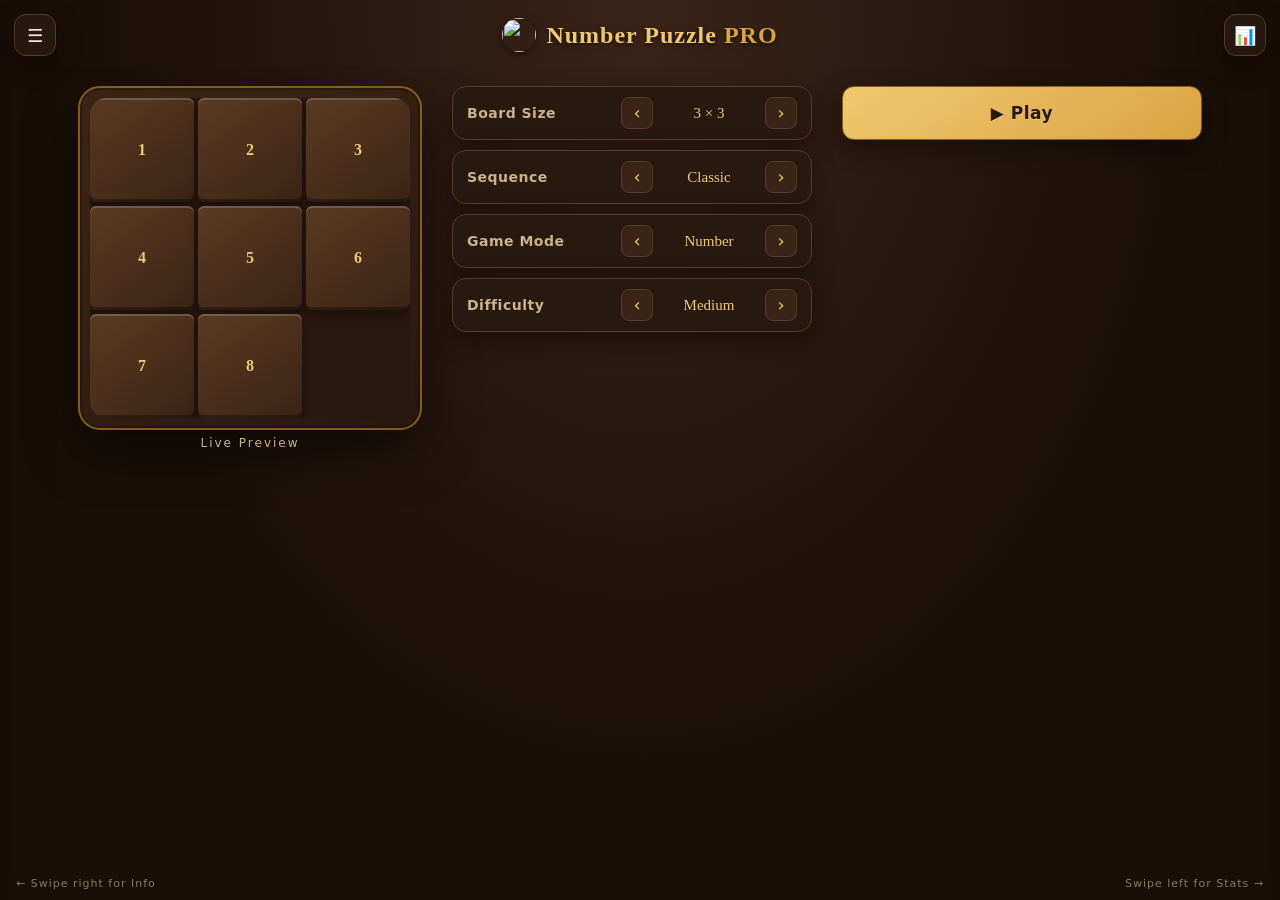
==== index.html @ 62fa9a4b "Add files via upload" ====
<!DOCTYPE html>
<html lang="en">
<head>
  <meta charset="UTF-8" />
  <meta name="viewport" content="width=device-width, initial-scale=1, viewport-fit=cover, user-scalable=no" />
  <meta name="theme-color" content="#1a0f08" />
  <meta name="description" content="Number Puzzle Pro — a premium sliding puzzle game with number and photo modes, multiple board sizes and sequences." />
  <title>Number Puzzle Pro</title>
  <link rel="manifest" href="manifest.json" />
  <link rel="icon" type="image/png" href="assets/icons/logo.png" />
  <link rel="apple-touch-icon" href="assets/icons/logo.png" />
  <link rel="stylesheet" href="style.css" />
</head>
<body class="theme-dark">

<!-- ============ LOADING SCREEN ============ -->
<div id="loading-screen" class="loader">
  <div class="loader-ring"></div>
  <img src="assets/icons/logo.png" alt="Number Puzzle Pro" class="loader-logo" />
  <p>Loading Number Puzzle Pro…</p>
</div>

<!-- ============ APP SHELL ============ -->
<div id="app" class="app hidden">

  <!-- LEFT INFO PANEL -->
  <aside id="info-panel" class="side-panel side-panel-left" aria-label="Information">
    <header class="panel-header">
      <h2>Information</h2>
      <button class="icon-btn" data-close-panel="info-panel" aria-label="Close">✕</button>
    </header>
    <nav class="panel-list">
      <a href="pages/about.html" target="_blank" rel="noopener">📖 About The App</a>
      <a href="pages/guide.html" target="_blank" rel="noopener">🎯 How To Play</a>
      <a href="pages/privacy.html" target="_blank" rel="noopener">🔒 Privacy Policy</a>
      <a href="pages/privacy.html#terms" target="_blank" rel="noopener">📜 Terms &amp; Conditions</a>
      <a href="#" id="install-app-link">⬇️ Install App</a>
      <a href="https://play.google.com" target="_blank" rel="noopener">▶️ Play Store</a>
      <a href="mailto:dev@numberpuzzlepro.app">✉️ Contact Developer</a>
      <div class="panel-meta">
        <p><strong>Version</strong> <span id="app-version">1.0.0</span></p>
        <p><strong>Changelog</strong> — Initial release</p>
      </div>
      <div class="panel-actions">
        <button class="btn btn-ghost" id="btn-export-data">Export Data</button>
        <button class="btn btn-ghost" id="btn-import-data">Import Backup</button>
        <input type="file" id="import-file" accept="application/json" hidden />
        <button class="btn btn-danger" id="btn-reset-data">Reset All Data</button>
      </div>
    </nav>
  </aside>

  <!-- RIGHT DASHBOARD PANEL -->
  <aside id="dashboard-panel" class="side-panel side-panel-right" aria-label="Dashboard">
    <header class="panel-header">
      <h2>Dashboard</h2>
      <button class="icon-btn" data-close-panel="dashboard-panel" aria-label="Close">✕</button>
    </header>
    <div class="panel-body" id="dashboard-body">
      <!-- filled by JS -->
    </div>
  </aside>

  <!-- BACKDROP -->
  <div id="panel-backdrop" class="panel-backdrop"></div>

  <!-- ============ HOME SCREEN ============ -->
  <section id="screen-home" class="screen screen-home active">
    <header class="topbar">
      <button class="icon-btn" id="open-info" aria-label="Open info">☰</button>
      <div class="brand">
        <img src="assets/icons/logo.png" alt="" />
        <h1>Number Puzzle <span>PRO</span></h1>
      </div>
      <button class="icon-btn" id="open-dashboard" aria-label="Open dashboard">📊</button>
    </header>

    <main class="home-main">
      <!-- LIVE PREVIEW BOARD -->
      <div class="preview-wrap">
        <div class="preview-frame">
          <div id="preview-board" class="preview-board" aria-label="Live preview"></div>
        </div>
        <p class="preview-label">Live Preview</p>
      </div>

      <!-- SETTINGS -->
      <div class="settings">

        <!-- Board Size -->
        <div class="setting-row">
          <label>Board Size</label>
          <div class="picker">
            <button class="picker-arrow" data-picker="size" data-dir="-1" aria-label="Previous">‹</button>
            <span class="picker-value" id="picker-size">3 × 3</span>
            <button class="picker-arrow" data-picker="size" data-dir="1" aria-label="Next">›</button>
          </div>
        </div>

        <!-- Sequence -->
        <div class="setting-row">
          <label>Sequence</label>
          <div class="picker">
            <button class="picker-arrow" data-picker="sequence" data-dir="-1" aria-label="Previous">‹</button>
            <span class="picker-value" id="picker-sequence">Classic</span>
            <button class="picker-arrow" data-picker="sequence" data-dir="1" aria-label="Next">›</button>
          </div>
        </div>

        <!-- Mode -->
        <div class="setting-row">
          <label>Game Mode</label>
          <div class="picker">
            <button class="picker-arrow" data-picker="mode" data-dir="-1" aria-label="Previous">‹</button>
            <span class="picker-value" id="picker-mode">Number</span>
            <button class="picker-arrow" data-picker="mode" data-dir="1" aria-label="Next">›</button>
          </div>
        </div>

        <!-- Difficulty -->
        <div class="setting-row">
          <label>Difficulty</label>
          <div class="picker">
            <button class="picker-arrow" data-picker="difficulty" data-dir="-1" aria-label="Previous">‹</button>
            <span class="picker-value" id="picker-difficulty">Medium</span>
            <button class="picker-arrow" data-picker="difficulty" data-dir="1" aria-label="Next">›</button>
          </div>
        </div>

        <!-- Photo upload (hidden unless Photo mode) -->
        <div class="setting-row photo-row hidden" id="photo-upload-row">
          <label>Your Photo</label>
          <div class="photo-dropzone" id="photo-dropzone">
            <input type="file" id="photo-input" accept="image/png,image/jpeg,image/webp" hidden />
            <input type="file" id="photo-camera" accept="image/*" capture="environment" hidden />
            <div class="dz-content">
              <span class="dz-icon">📷</span>
              <p>Drag &amp; drop, click to upload, or use camera</p>
              <div class="dz-actions">
                <button class="btn btn-ghost" id="btn-pick-photo">Upload</button>
                <button class="btn btn-ghost" id="btn-camera-photo">Camera</button>
              </div>
            </div>
          </div>
        </div>
      </div>

      <!-- Play buttons -->
      <div class="home-cta">
        <button class="btn btn-primary btn-large" id="btn-play">▶ Play</button>
        <button class="btn btn-ghost" id="btn-continue" hidden>↺ Continue Last Game</button>
      </div>

    </main>

    <footer class="hint-row">
      <span>← Swipe right for Info</span>
      <span>Swipe left for Stats →</span>
    </footer>
  </section>

  <!-- ============ GAME SCREEN ============ -->
  <section id="screen-game" class="screen screen-game">
    <header class="topbar game-topbar">
      <button class="icon-btn" id="btn-back-home" aria-label="Back">←</button>
      <div class="hud">
        <div class="hud-cell"><span class="hud-label">Moves</span><span class="hud-value" id="hud-moves">0</span></div>
        <div class="hud-cell"><span class="hud-label">Time</span><span class="hud-value" id="hud-time">00:00</span></div>
      </div>
      <button class="icon-btn" id="btn-pause" aria-label="Pause">⏸</button>
    </header>

    <main class="game-main">
      <div id="board-stage" class="board-stage">
        <div id="board" class="board" tabindex="0" aria-label="Puzzle board"></div>
      </div>

      <div class="game-controls">
        <button class="ctrl-btn" id="btn-hint" title="Hint">💡<span>Hint</span></button>
        <button class="ctrl-btn" id="btn-undo" title="Undo">↶<span>Undo</span></button>
        <button class="ctrl-btn" id="btn-redo" title="Redo">↷<span>Redo</span></button>
        <button class="ctrl-btn" id="btn-shuffle" title="Shuffle">🔀<span>Shuffle</span></button>
        <button class="ctrl-btn" id="btn-restart" title="Restart">🔄<span>Restart</span></button>
        <button class="ctrl-btn" id="btn-fullscreen" title="Fullscreen">⛶<span>Full</span></button>
      </div>
    </main>
  </section>

  <!-- ============ PAUSE OVERLAY ============ -->
  <div id="pause-overlay" class="modal hidden">
    <div class="modal-card">
      <h2>Paused</h2>
      <p>Take a break. Your progress is safe.</p>
      <div class="modal-actions">
        <button class="btn btn-primary" id="btn-resume">Resume</button>
        <button class="btn btn-ghost" id="btn-pause-restart">Restart</button>
        <button class="btn btn-ghost" id="btn-pause-home">Main Menu</button>
      </div>
    </div>
  </div>

  <!-- ============ CONFIRM DIALOG ============ -->
  <div id="confirm-dialog" class="modal hidden">
    <div class="modal-card">
      <h3 id="confirm-title">Are you sure?</h3>
      <p id="confirm-message">This action cannot be undone.</p>
      <div class="modal-actions">
        <button class="btn btn-ghost" id="confirm-cancel">Cancel</button>
        <button class="btn btn-danger" id="confirm-ok">Confirm</button>
      </div>
    </div>
  </div>

  <!-- ============ RESULT SCREEN ============ -->
  <section id="screen-result" class="screen screen-result">
    <canvas id="fx-canvas" class="fx-canvas"></canvas>
    <div class="result-card">
      <div class="trophy-wrap">
        <div class="trophy" aria-hidden="true">🏆</div>
        <div class="trophy-glow"></div>
      </div>
      <h2 class="congrats">Congratulations!</h2>
      <p class="subtitle">You solved the puzzle.</p>
      <div class="result-grid">
        <div><span>Moves</span><strong id="res-moves">0</strong></div>
        <div><span>Time</span><strong id="res-time">00:00</strong></div>
        <div><span>Board</span><strong id="res-board">3×3</strong></div>
        <div><span>Sequence</span><strong id="res-sequence">Classic</strong></div>
        <div><span>Mode</span><strong id="res-mode">Number</strong></div>
        <div><span>Record</span><strong id="res-record">—</strong></div>
      </div>
      <div id="new-record-badge" class="new-record hidden">★ NEW RECORD ★</div>
      <div class="modal-actions">
        <button class="btn btn-primary" id="btn-play-again">Play Again</button>
        <button class="btn btn-ghost" id="btn-result-home">Main Menu</button>
        <button class="btn btn-ghost" id="btn-share">Share</button>
      </div>
    </div>
  </section>

  <!-- ============ TOASTS ============ -->
  <div id="toast-stack" class="toast-stack" aria-live="polite"></div>

</div><!-- /app -->

<script src="script.js" defer></script>
</body>
</html>
---- style.css ----
/* ============================================================
   Number Puzzle Pro — premium wood + gold UI
   ============================================================ */
:root {
  --gold:        #d9a441;
  --gold-soft:   #f0c870;
  --gold-deep:   #8a5a1a;
  --wood-1:      #2a1810;
  --wood-2:      #3b2415;
  --wood-3:      #5a3a22;
  --bg:          #1a0f08;
  --surface:     #271810;
  --surface-2:   #3a2418;
  --text:        #f4e9d6;
  --text-soft:   #c9b48a;
  --muted:       #8a7a5a;
  --border:      #5a3a22;
  --danger:      #c0392b;
  --success:     #2ecc71;
  --shadow-lg:   0 20px 50px rgba(0,0,0,.55);
  --shadow-md:   0 8px 24px rgba(0,0,0,.4);
  --radius:      14px;
  --radius-lg:   22px;
  --tile-radius: 12px;
  --tile-bevel:  inset 0 2px 0 rgba(255,255,255,.18), inset 0 -3px 0 rgba(0,0,0,.35), 0 4px 8px rgba(0,0,0,.4);
  --anim-speed:  220ms;
  --font-display:'Cinzel','Georgia',serif;
  --font-body:   'Inter','Segoe UI',system-ui,sans-serif;
}

body.theme-light {
  --bg: #f5ecd9;
  --surface: #fff8ea;
  --surface-2: #f0e2c4;
  --text: #2b1c0c;
  --text-soft: #5a4220;
  --muted: #8b7a55;
  --border: #d8c08a;
  --wood-1:#e8d4a8; --wood-2:#d8be84; --wood-3:#c4a35a;
  --shadow-lg: 0 20px 50px rgba(120,80,20,.25);
}

body.high-contrast { --bg:#000; --surface:#000; --text:#fff; --border:#fff; --gold:#ffe066; }
body.large-text    { font-size: 18px; }

* { box-sizing: border-box; -webkit-tap-highlight-color: transparent; }
html, body { margin:0; padding:0; height:100%; overflow:hidden; overscroll-behavior:none; }
body {
  font-family: var(--font-body);
  color: var(--text);
  background:
    radial-gradient(ellipse at top, #3a2418 0%, var(--bg) 60%),
    var(--bg);
  background-attachment: fixed;
  user-select:none;
}
button { font-family: inherit; cursor:pointer; }
.hidden { display:none !important; }

/* ===== LOADER ===== */
.loader {
  position:fixed; inset:0; z-index:9999;
  display:flex; flex-direction:column; align-items:center; justify-content:center; gap:18px;
  background: var(--bg);
}
.loader-logo { width: 110px; height:110px; border-radius:50%; box-shadow: var(--shadow-lg); animation: pulse 1.6s ease-in-out infinite; }
.loader p { color: var(--text-soft); letter-spacing:1px; }
.loader-ring {
  position:absolute; width:160px; height:160px; border-radius:50%;
  border:3px solid transparent; border-top-color: var(--gold);
  animation: spin 1s linear infinite;
}
@keyframes spin { to { transform: rotate(360deg);} }
@keyframes pulse { 0%,100%{transform:scale(1);} 50%{transform:scale(1.05);} }

/* ===== APP SHELL ===== */
.app { position:relative; width:100%; height:100dvh; overflow:hidden; }

/* ===== SCREENS ===== */
.screen {
  position:absolute; inset:0;
  display:flex; flex-direction:column;
  opacity:0; transform: translateY(8px);
  pointer-events:none;
  transition: opacity 280ms ease, transform 280ms ease;
}
.screen.active { opacity:1; transform:none; pointer-events:auto; }

/* ===== TOP BAR ===== */
.topbar {
  flex:0 0 auto;
  display:flex; align-items:center; justify-content:space-between;
  padding: max(14px, env(safe-area-inset-top)) 14px 10px;
  gap:12px;
}
.brand { display:flex; align-items:center; gap:10px; }
.brand img { width:34px; height:34px; border-radius:50%; box-shadow: 0 2px 8px rgba(0,0,0,.5); }
.brand h1 {
  margin:0; font-family: var(--font-display);
  font-size: clamp(18px, 4.4vw, 24px); letter-spacing:1px;
  color: var(--gold-soft);
  text-shadow: 0 2px 4px rgba(0,0,0,.6);
}
.brand h1 span { color: var(--gold); }

.icon-btn {
  width:42px; height:42px; border-radius:12px;
  background: var(--surface); color: var(--text);
  border:1px solid var(--border);
  display:inline-flex; align-items:center; justify-content:center;
  font-size:18px; box-shadow: var(--shadow-md);
  transition: transform 150ms, background 150ms;
}
.icon-btn:hover { background: var(--surface-2); }
.icon-btn:active { transform: scale(.93); }

/* ===== HOME ===== */
.home-main {
  flex:1; display:flex; flex-direction:column; align-items:center;
  padding: 6px 16px 12px; gap:14px; overflow-y:auto;
}
.preview-wrap { display:flex; flex-direction:column; align-items:center; gap:6px; }
.preview-frame {
  padding:10px; border-radius: var(--radius-lg);
  background: linear-gradient(145deg, var(--wood-2), var(--wood-1));
  border:2px solid var(--gold-deep);
  box-shadow: var(--shadow-lg), inset 0 0 0 2px rgba(0,0,0,.25);
}
.preview-board {
  width: min(58vw, 240px); height: min(58vw, 240px);
  display:grid; gap:4px;
  background: var(--wood-1);
  border-radius: calc(var(--radius-lg) - 6px);
  overflow:hidden;
}
.preview-label { margin:0; color: var(--text-soft); font-size:12px; letter-spacing:2px; }

.preview-tile {
  background: linear-gradient(145deg, var(--wood-3), var(--wood-2));
  border-radius: 6px;
  display:flex; align-items:center; justify-content:center;
  color: var(--gold-soft); font-family: var(--font-display); font-weight:700;
  font-size: clamp(10px, 3vw, 16px);
  box-shadow: var(--tile-bevel);
}
.preview-tile.blank { background: transparent; box-shadow:none; }
.preview-tile.photo { background-size: cover; background-position: center; color: transparent; }

/* ===== SETTINGS PICKERS ===== */
.settings { width:100%; max-width: 440px; display:flex; flex-direction:column; gap:10px; }
.setting-row {
  display:flex; align-items:center; justify-content:space-between;
  padding:10px 14px;
  background: var(--surface);
  border:1px solid var(--border); border-radius: var(--radius);
  box-shadow: var(--shadow-md);
}
.setting-row > label {
  font-weight:600; color: var(--text-soft); letter-spacing:.5px;
  font-size: 14px;
}
.picker { display:flex; align-items:center; gap:8px; }
.picker-arrow {
  width:32px; height:32px; border-radius:8px;
  background: var(--surface-2); border:1px solid var(--border);
  color: var(--gold-soft); font-size:18px; line-height:1;
}
.picker-arrow:active { transform: scale(.92); }
.picker-value {
  min-width: 96px; text-align:center;
  font-family: var(--font-display); color: var(--gold-soft); font-size:15px;
}

/* photo dz */
.photo-row { flex-direction:column; align-items:stretch; gap:10px; }
.photo-dropzone {
  border: 2px dashed var(--gold-deep); border-radius: var(--radius);
  padding:14px; text-align:center; background: var(--surface-2);
  transition: border-color 150ms, background 150ms;
  position:relative;
}
.photo-dropzone.dragover { border-color: var(--gold); background: rgba(217,164,65,.12); }
.photo-dropzone.has-photo { padding:0; min-height:140px; background-size:cover; background-position:center; }
.photo-dropzone.has-photo .dz-content { background: rgba(0,0,0,.55); height:100%; padding:14px; border-radius: calc(var(--radius) - 2px); }
.dz-icon { font-size:32px; display:block; }
.dz-actions { display:flex; gap:8px; justify-content:center; margin-top:8px; }

/* ===== CTA ===== */
.home-cta { display:flex; flex-direction:column; gap:8px; width:100%; max-width:440px; }
.btn {
  border:1px solid var(--border);
  background: var(--surface);
  color: var(--text);
  padding: 12px 18px; border-radius: 12px;
  font-weight:600; letter-spacing:.5px;
  transition: transform 120ms, background 150ms, box-shadow 150ms;
  box-shadow: var(--shadow-md);
}
.btn:hover { background: var(--surface-2); }
.btn:active { transform: scale(.96); }
.btn-primary {
  background: linear-gradient(145deg, var(--gold-soft), var(--gold));
  color: #2a1810; border-color: var(--gold-deep);
  text-shadow: 0 1px 0 rgba(255,255,255,.3);
}
.btn-primary:hover { filter: brightness(1.05); }
.btn-large { padding:16px 22px; font-size:17px; }
.btn-ghost { background: transparent; }
.btn-danger { background: var(--danger); color:#fff; border-color: #7a1a10; }

.hint-row {
  display:flex; justify-content:space-between;
  padding: 6px 16px max(10px, env(safe-area-inset-bottom));
  color: var(--muted); font-size:11px; letter-spacing:1px;
}

/* ===== GAME ===== */
.game-topbar { background: linear-gradient(180deg, rgba(0,0,0,.35), transparent); }
.hud { display:flex; gap:10px; }
.hud-cell {
  background: var(--surface); border:1px solid var(--border);
  border-radius: 10px; padding: 6px 12px;
  display:flex; flex-direction:column; align-items:center; min-width: 78px;
  box-shadow: var(--shadow-md);
}
.hud-label { font-size:10px; letter-spacing:1.5px; color: var(--muted); }
.hud-value { font-family: var(--font-display); color: var(--gold-soft); font-size:18px; }

.game-main {
  flex:1; display:flex; flex-direction:column; align-items:center; justify-content:space-between;
  padding: 10px 14px max(14px, env(safe-area-inset-bottom));
  gap:14px;
}

.board-stage {
  flex:1; display:flex; align-items:center; justify-content:center; width:100%;
  perspective: 1200px;
}
.board {
  position:relative;
  width: min(92vw, 92vh - 220px, 560px);
  aspect-ratio: 1 / 1;
  background: linear-gradient(145deg, var(--wood-2), var(--wood-1));
  border:3px solid var(--gold-deep);
  border-radius: var(--radius-lg);
  box-shadow: var(--shadow-lg), inset 0 0 0 2px rgba(0,0,0,.25);
  padding: 8px;
  touch-action: none;
  outline: none;
  transition: transform 600ms cubic-bezier(.2,.8,.2,1);
}
.board.win-zoom { transform: scale(1.06) rotate(.5deg); }

.tile {
  position:absolute;
  background: linear-gradient(145deg, var(--wood-3), var(--wood-2));
  border-radius: var(--tile-radius);
  display:flex; align-items:center; justify-content:center;
  color: var(--gold-soft);
  font-family: var(--font-display); font-weight:700;
  box-shadow: var(--tile-bevel);
  cursor: pointer;
  transition: top var(--anim-speed) cubic-bezier(.2,.8,.2,1),
              left var(--anim-speed) cubic-bezier(.2,.8,.2,1),
              transform 120ms;
  background-size: cover; background-position:center;
  will-change: top, left, transform;
  user-select: none;
}
.tile:active { transform: scale(.97); }
.tile.hint-glow { box-shadow: 0 0 0 3px var(--gold), var(--tile-bevel); animation: hintPulse 1s ease-out 2; }
@keyframes hintPulse { 0%,100%{box-shadow:0 0 0 3px var(--gold), var(--tile-bevel);} 50%{box-shadow:0 0 0 8px rgba(217,164,65,.4), var(--tile-bevel);} }

.tile.photo-tile { color: transparent; }
.tile.appear { animation: tileIn 360ms cubic-bezier(.2,.8,.2,1) both; }
@keyframes tileIn { from { opacity:0; transform: scale(.6);} to {opacity:1; transform:none;} }

/* ===== GAME CONTROLS ===== */
.game-controls {
  display:grid; grid-template-columns: repeat(6, 1fr); gap:6px; width:100%; max-width: 560px;
}
.ctrl-btn {
  display:flex; flex-direction:column; align-items:center; gap:2px;
  padding:8px 4px; border-radius:10px;
  background: var(--surface); border:1px solid var(--border);
  color: var(--text); font-size:18px; line-height:1;
  box-shadow: var(--shadow-md);
  transition: transform 120ms, background 150ms;
}
.ctrl-btn span { font-size:10px; letter-spacing:.5px; color: var(--text-soft); }
.ctrl-btn:active { transform: scale(.94); }
.ctrl-btn:disabled { opacity:.4; cursor:not-allowed; }

/* ===== SIDE PANELS ===== */
.side-panel {
  position:fixed; top:0; bottom:0; width: min(86vw, 360px);
  background: var(--surface);
  z-index: 80;
  display:flex; flex-direction:column;
  box-shadow: var(--shadow-lg);
  transition: transform 320ms cubic-bezier(.2,.8,.2,1);
}
.side-panel-left  { left:0;  transform: translateX(-105%); border-right:1px solid var(--border); }
.side-panel-right { right:0; transform: translateX(105%);  border-left:1px solid var(--border); }
.side-panel.open  { transform: translateX(0); }
.panel-header {
  display:flex; align-items:center; justify-content:space-between;
  padding: max(14px, env(safe-area-inset-top)) 14px 10px;
  border-bottom:1px solid var(--border);
}
.panel-header h2 { margin:0; font-family: var(--font-display); color: var(--gold-soft); font-size:18px; }
.panel-list { display:flex; flex-direction:column; padding: 8px 0; overflow-y:auto; flex:1; }
.panel-list a {
  display:block; padding: 12px 18px; color: var(--text); text-decoration:none;
  border-bottom: 1px solid rgba(255,255,255,.05);
}
.panel-list a:hover { background: var(--surface-2); }
.panel-meta { padding: 14px 18px; color: var(--text-soft); font-size:13px; }
.panel-meta p { margin: 4px 0; }
.panel-actions { display:flex; flex-direction:column; gap:8px; padding: 12px 18px; }

.panel-body { padding: 14px; overflow-y:auto; flex:1; }
.stat-card {
  background: var(--surface-2);
  border:1px solid var(--border); border-radius: 12px;
  padding: 10px 12px; margin-bottom:10px;
}
.stat-card h3 { margin:0 0 6px; font-size:13px; color: var(--muted); letter-spacing:1px; text-transform:uppercase; }
.stat-grid { display:grid; grid-template-columns: 1fr 1fr; gap:8px; }
.stat-grid > div { display:flex; flex-direction:column; }
.stat-grid span { color: var(--muted); font-size:11px; letter-spacing:.5px; }
.stat-grid strong { color: var(--gold-soft); font-family: var(--font-display); font-size:16px; }

.hs-row { display:flex; justify-content:space-between; padding:4px 0; border-bottom:1px dashed var(--border); font-size:13px; }
.hs-row:last-child { border:none; }
.hs-row .lbl { color: var(--text-soft); }
.hs-row .val { color: var(--gold-soft); }

.panel-backdrop {
  position:fixed; inset:0; background: rgba(0,0,0,.5);
  z-index:70; opacity:0; pointer-events:none;
  transition: opacity 280ms;
}
.panel-backdrop.show { opacity:1; pointer-events:auto; }

/* ===== MODALS ===== */
.modal {
  position:fixed; inset:0; z-index: 200;
  display:flex; align-items:center; justify-content:center;
  background: rgba(0,0,0,.6);
  animation: fadeIn 200ms ease;
}
@keyframes fadeIn { from { opacity:0;} to {opacity:1;} }
.modal-card {
  background: var(--surface); color: var(--text);
  border:1px solid var(--border); border-radius: var(--radius-lg);
  padding: 22px; width: min(92vw, 360px);
  box-shadow: var(--shadow-lg);
  text-align:center;
  animation: pop 240ms cubic-bezier(.2,.8,.2,1);
}
@keyframes pop { from { transform: scale(.92); opacity:0;} to {transform:none; opacity:1;} }
.modal-card h2, .modal-card h3 { margin: 0 0 6px; font-family: var(--font-display); color: var(--gold-soft); }
.modal-card p { color: var(--text-soft); margin: 0 0 16px; }
.modal-actions { display:flex; gap:8px; justify-content:center; flex-wrap:wrap; }

/* ===== RESULT ===== */
.screen-result { align-items:center; justify-content:center; }
.fx-canvas { position:absolute; inset:0; pointer-events:none; z-index:1; }
.result-card {
  position:relative; z-index:2;
  background: linear-gradient(160deg, var(--surface), var(--surface-2));
  border:2px solid var(--gold-deep);
  border-radius: var(--radius-lg);
  padding: 26px 22px;
  width: min(94vw, 420px);
  text-align:center;
  box-shadow: var(--shadow-lg);
  animation: pop 400ms cubic-bezier(.2,.8,.2,1);
}
.trophy-wrap { position:relative; height:96px; display:flex; align-items:center; justify-content:center; margin-bottom:6px; }
.trophy { font-size: 72px; animation: trophyRise 800ms cubic-bezier(.2,.8,.2,1) both; filter: drop-shadow(0 6px 12px rgba(0,0,0,.5)); }
@keyframes trophyRise { from { transform: translateY(40px) scale(.3); opacity:0;} 60%{transform: translateY(-8px) scale(1.1); opacity:1;} to {transform:none;} }
.trophy-glow { position:absolute; width:200px; height:200px; border-radius:50%;
  background: radial-gradient(circle, rgba(217,164,65,.55), transparent 65%);
  animation: glow 2s ease-in-out infinite; }
@keyframes glow { 0%,100%{opacity:.5;} 50%{opacity:.9;} }
.congrats { margin:6px 0 4px; font-family: var(--font-display); font-size:26px; color: var(--gold-soft); }
.subtitle { color: var(--text-soft); margin: 0 0 16px; }
.result-grid {
  display:grid; grid-template-columns: 1fr 1fr; gap:8px;
  margin-bottom: 14px;
}
.result-grid > div {
  background: var(--surface); border:1px solid var(--border); border-radius:10px;
  padding: 8px; display:flex; flex-direction:column;
}
.result-grid span { font-size:11px; color: var(--muted); letter-spacing:1px; text-transform:uppercase; }
.result-grid strong { color: var(--gold-soft); font-family: var(--font-display); font-size:17px; }
.new-record {
  background: linear-gradient(90deg, var(--gold), var(--gold-soft), var(--gold));
  background-size: 200% 100%;
  color:#2a1810; font-weight:700; padding: 8px;
  border-radius: 8px; margin-bottom: 14px;
  animation: shimmer 1.6s linear infinite, badgePop 600ms cubic-bezier(.2,.8,.2,1);
}
@keyframes shimmer { to { background-position: 200% 0; } }
@keyframes badgePop { from {transform:scale(.6); opacity:0;} to {transform:none; opacity:1;} }

/* ===== TOASTS ===== */
.toast-stack { position:fixed; top: max(18px, env(safe-area-inset-top)); left:50%; transform: translateX(-50%); z-index: 300; display:flex; flex-direction:column; gap:8px; }
.toast {
  background: var(--surface); color: var(--text);
  border:1px solid var(--border); border-left: 4px solid var(--gold);
  padding: 10px 16px; border-radius: 10px;
  box-shadow: var(--shadow-md);
  animation: toastIn 280ms ease, toastOut 280ms ease 2.4s both;
  font-size: 14px;
}
@keyframes toastIn { from {opacity:0; transform: translateY(-10px);} to {opacity:1; transform:none;} }
@keyframes toastOut { to {opacity:0; transform: translateY(-10px);} }

/* ===== RESPONSIVE ===== */
@media (min-width: 720px) {
  .home-main { flex-direction: row; flex-wrap:wrap; justify-content:center; align-items:flex-start; gap:30px; padding: 20px; }
  .preview-board { width: 280px; height:280px; }
  .settings { max-width: 360px; }
  .home-cta { max-width:360px; }
  .board { width: min(70vh, 560px); }
  .game-controls { max-width: 560px; }
}
@media (min-width: 1100px) {
  .preview-board { width: 320px; height:320px; }
}

/* Reduce motion */
@media (prefers-reduced-motion: reduce) {
  *, *::before, *::after { animation-duration: 0.01ms !important; transition-duration: 0.01ms !important; }
}
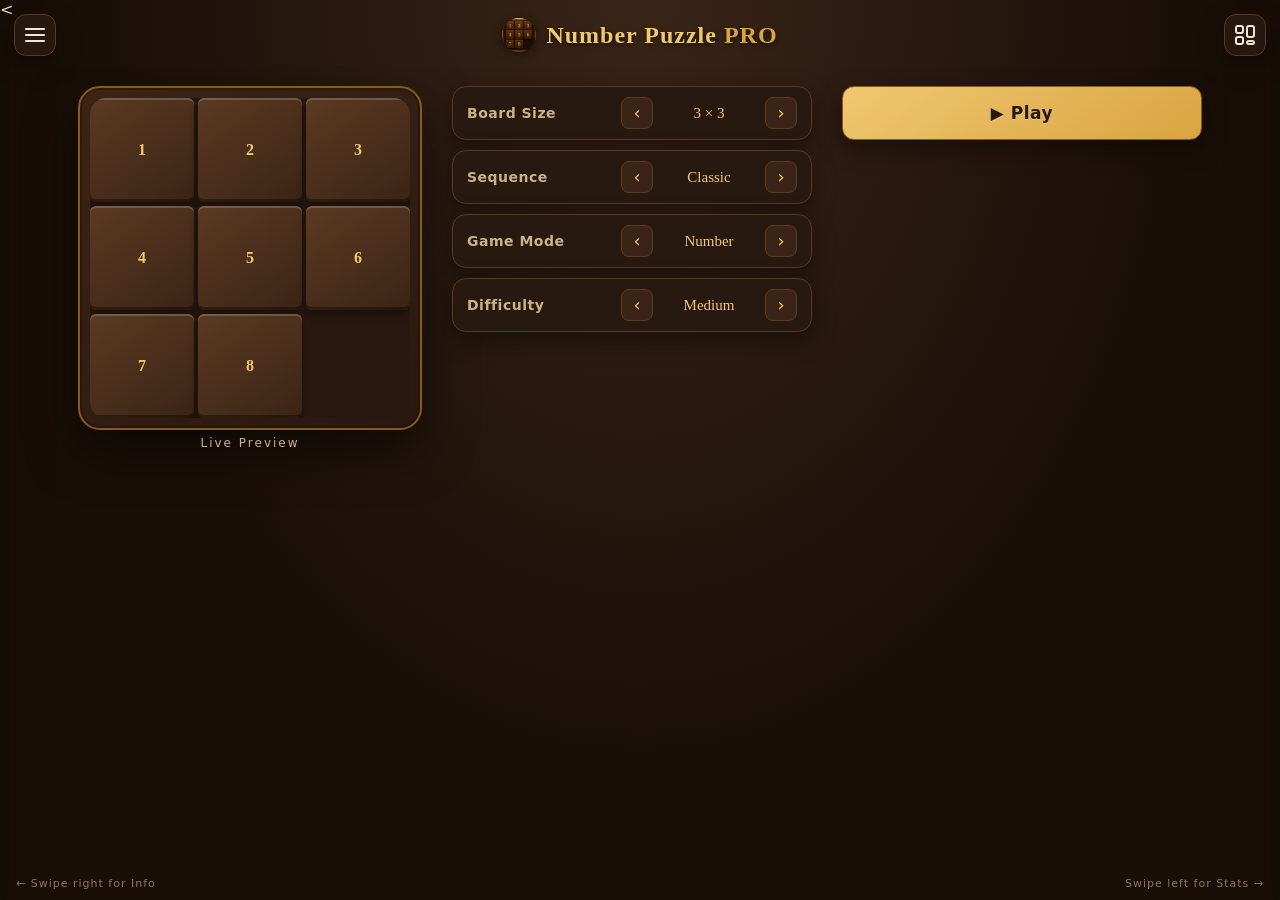
==== commit c382124d: "Update index.html" ====
--- a/index.html
+++ b/index.html
@@ -25,54 +25,211 @@
 
   <!-- LEFT INFO PANEL -->
   <aside id="info-panel" class="side-panel side-panel-left" aria-label="Information">
+
     <header class="panel-header">
       <h2>Information</h2>
-      <button class="icon-btn" data-close-panel="info-panel" aria-label="Close">✕</button>
+
+      <button class="icon-btn" data-close-panel="info-panel" aria-label="Close">
+        <svg viewBox="0 0 24 24" width="22" height="22" fill="none" stroke="currentColor" stroke-width="2" stroke-linecap="round">
+          <path d="M6 6L18 18"/>
+          <path d="M18 6L6 18"/>
+        </svg>
+      </button>
     </header>
+
     <nav class="panel-list">
-      <a href="pages/about.html" target="_blank" rel="noopener">📖 About The App</a>
-      <a href="pages/guide.html" target="_blank" rel="noopener">🎯 How To Play</a>
-      <a href="pages/privacy.html" target="_blank" rel="noopener">🔒 Privacy Policy</a>
-      <a href="pages/privacy.html#terms" target="_blank" rel="noopener">📜 Terms &amp; Conditions</a>
-      <a href="#" id="install-app-link">⬇️ Install App</a>
-      <a href="https://play.google.com" target="_blank" rel="noopener">▶️ Play Store</a>
-      <a href="mailto:dev@numberpuzzlepro.app">✉️ Contact Developer</a>
+
+      <!-- About -->
+      <a href="pages/about.html" target="_blank" rel="noopener">
+        <svg viewBox="0 0 24 24" width="20" height="20" fill="none" stroke="currentColor" stroke-width="2">
+          <path d="M4 19.5A2.5 2.5 0 0 1 6.5 17H20"/>
+          <path d="M6.5 2H20v18H6.5A2.5 2.5 0 0 0 4 22V4.5A2.5 2.5 0 0 1 6.5 2z"/>
+        </svg>
+        <span>About The App</span>
+      </a>
+
+      <!-- Guide -->
+      <a href="pages/guide.html" target="_blank" rel="noopener">
+        <svg viewBox="0 0 24 24" width="20" height="20" fill="none" stroke="currentColor" stroke-width="2">
+          <circle cx="12" cy="12" r="9"/>
+          <path d="M12 7v5l3 3"/>
+        </svg>
+        <span>How To Play</span>
+      </a>
+
+      <!-- Privacy -->
+      <a href="pages/privacy.html" target="_blank" rel="noopener">
+        <svg viewBox="0 0 24 24" width="20" height="20" fill="none" stroke="currentColor" stroke-width="2">
+          <rect x="5" y="11" width="14" height="10" rx="2"/>
+          <path d="M8 11V8a4 4 0 0 1 8 0v3"/>
+        </svg>
+        <span>Privacy Policy</span>
+      </a>
+
+      <!-- Terms -->
+      <a href="pages/privacy.html#terms" target="_blank" rel="noopener">
+        <svg viewBox="0 0 24 24" width="20" height="20" fill="none" stroke="currentColor" stroke-width="2">
+          <path d="M14 2H6a2 2 0 0 0-2 2v16l4-2 4 2 4-2 4 2V8z"/>
+          <path d="M8 7h8M8 11h8M8 15h5"/>
+        </svg>
+        <span>Terms & Conditions</span>
+      </a>
+
+      <!-- Install -->
+      <a href="#" id="install-app-link">
+        <svg viewBox="0 0 24 24" width="20" height="20" fill="none" stroke="currentColor" stroke-width="2">
+          <path d="M12 3v12"/>
+          <path d="M8 11l4 4 4-4"/>
+          <path d="M5 21h14"/>
+        </svg>
+        <span>Install App</span>
+      </a>
+
+      <!-- Play Store -->
+      <a href="https://play.google.com" target="_blank" rel="noopener">
+        <svg viewBox="0 0 24 24" width="20" height="20" fill="none" stroke="currentColor" stroke-width="2">
+          <polygon points="5,3 20,12 5,21"/>
+        </svg>
+        <span>Play Store</span>
+      </a>
+
+      <!-- Contact -->
+      <a href="mailto:dev@numberpuzzlepro.app">
+        <svg viewBox="0 0 24 24" width="20" height="20" fill="none" stroke="currentColor" stroke-width="2">
+          <rect x="3" y="5" width="18" height="14" rx="2"/>
+          <path d="M3 7l9 6 9-6"/>
+        </svg>
+        <span>Contact Developer</span>
+      </a>
+
       <div class="panel-meta">
         <p><strong>Version</strong> <span id="app-version">1.0.0</span></p>
         <p><strong>Changelog</strong> — Initial release</p>
       </div>
+
       <div class="panel-actions">
-        <button class="btn btn-ghost" id="btn-export-data">Export Data</button>
-        <button class="btn btn-ghost" id="btn-import-data">Import Backup</button>
-        <input type="file" id="import-file" accept="application/json" hidden />
-        <button class="btn btn-danger" id="btn-reset-data">Reset All Data</button>
-      </div>
+
+        <button class="btn btn-ghost" id="btn-export-data">
+          Export Data
+        </button>
+
+        <button class="btn btn-ghost" id="btn-import-data">
+          Import Backup
+        </button>
+
+        <input type="file"
+               id="import-file"
+               accept="application/json"
+               hidden>
+
+        <button class="btn btn-danger" id="btn-reset-data">
+          Reset All Data
+        </button>
+
+      </div>
+
     </nav>
+
   </aside>
 
+
   <!-- RIGHT DASHBOARD PANEL -->
-  <aside id="dashboard-panel" class="side-panel side-panel-right" aria-label="Dashboard">
+<aside id="dashboard-panel" class="side-panel side-panel-right" aria-label="Dashboard">
+
     <header class="panel-header">
-      <h2>Dashboard</h2>
-      <button class="icon-btn" data-close-panel="dashboard-panel" aria-label="Close">✕</button>
+
+        <h2>Dashboard</h2>
+
+        <button class="icon-btn"
+                data-close-panel="dashboard-panel"
+                aria-label="Close">
+
+            <svg viewBox="0 0 24 24"
+                 width="22"
+                 height="22"
+                 fill="none"
+                 stroke="currentColor"
+                 stroke-width="2"
+                 stroke-linecap="round">
+
+                <path d="M6 6L18 18"/>
+                <path d="M18 6L6 18"/>
+
+            </svg>
+
+        </button>
+
     </header>
+
     <div class="panel-body" id="dashboard-body">
-      <!-- filled by JS -->
-    </div>
-  </aside>
-
-  <!-- BACKDROP -->
-  <div id="panel-backdrop" class="panel-backdrop"></div>
-
-  <!-- ============ HOME SCREEN ============ -->
-  <section id="screen-home" class="screen screen-home active">
+        <!-- Filled by JavaScript -->
+    </div>
+
+</aside>
+
+<!-- BACKDROP -->
+<div id="panel-backdrop" class="panel-backdrop"></div>
+
+<!-- ================= HOME SCREEN ================= -->
+
+<section id="screen-home" class="screen screen-home active">
+
     <header class="topbar">
-      <button class="icon-btn" id="open-info" aria-label="Open info">☰</button>
-      <div class="brand">
-        <img src="assets/icons/logo.png" alt="" />
-        <h1>Number Puzzle <span>PRO</span></h1>
-      </div>
-      <button class="icon-btn" id="open-dashboard" aria-label="Open dashboard">📊</button>
+
+        <!-- Menu Button -->
+        <button class="icon-btn"
+                id="open-info"
+                aria-label="Open Menu">
+
+            <svg viewBox="0 0 24 24"
+                 width="24"
+                 height="24"
+                 fill="none"
+                 stroke="currentColor"
+                 stroke-width="2"
+                 stroke-linecap="round">
+
+                <path d="M3 6H21"/>
+                <path d="M3 12H21"/>
+                <path d="M3 18H21"/>
+
+            </svg>
+
+        </button>
+
+        <!-- Logo -->
+        <div class="brand">
+
+            <img src="assets/icons/logo.png" alt="Number Puzzle Pro Logo">
+
+            <h1>
+                Number Puzzle
+                <span>PRO</span>
+            </h1>
+
+        </div>
+
+        <!-- Dashboard Button -->
+        <button class="icon-btn"
+                id="open-dashboard"
+                aria-label="Open Dashboard">
+
+            <svg viewBox="0 0 24 24"
+                 width="24"
+                 height="24"
+                 fill="none"
+                 stroke="currentColor"
+                 stroke-width="2">
+
+                <rect x="3" y="3" width="7" height="7" rx="2"/>
+                <rect x="14" y="3" width="7" height="11" rx="2"/>
+                <rect x="3" y="14" width="7" height="7" rx="2"/>
+                <rect x="14" y="18" width="7" height="3" rx="2"/>
+
+            </svg>
+
+        </button>
+
     </header>
 
     <main class="home-main">
@@ -159,90 +316,203 @@
     </footer>
   </section>
 
-  <!-- ============ GAME SCREEN ============ -->
-  <section id="screen-game" class="screen screen-game">
-    <header class="topbar game-topbar">
-      <button class="icon-btn" id="btn-back-home" aria-label="Back">←</button>
-      <div class="hud">
-        <div class="hud-cell"><span class="hud-label">Moves</span><span class="hud-value" id="hud-moves">0</span></div>
-        <div class="hud-cell"><span class="hud-label">Time</span><span class="hud-value" id="hud-time">00:00</span></div>
-      </div>
-      <button class="icon-btn" id="btn-pause" aria-label="Pause">⏸</button>
-    </header>
-
-    <main class="game-main">
-      <div id="board-stage" class="board-stage">
-        <div id="board" class="board" tabindex="0" aria-label="Puzzle board"></div>
-      </div>
-
-      <div class="game-controls">
-        <button class="ctrl-btn" id="btn-hint" title="Hint">💡<span>Hint</span></button>
-        <button class="ctrl-btn" id="btn-undo" title="Undo">↶<span>Undo</span></button>
-        <button class="ctrl-btn" id="btn-redo" title="Redo">↷<span>Redo</span></button>
-        <button class="ctrl-btn" id="btn-shuffle" title="Shuffle">🔀<span>Shuffle</span></button>
-        <button class="ctrl-btn" id="btn-restart" title="Restart">🔄<span>Restart</span></button>
-        <button class="ctrl-btn" id="btn-fullscreen" title="Fullscreen">⛶<span>Full</span></button>
-      </div>
-    </main>
-  </section>
-
-  <!-- ============ PAUSE OVERLAY ============ -->
-  <div id="pause-overlay" class="modal hidden">
-    <div class="modal-card">
-      <h2>Paused</h2>
-      <p>Take a break. Your progress is safe.</p>
-      <div class="modal-actions">
-        <button class="btn btn-primary" id="btn-resume">Resume</button>
-        <button class="btn btn-ghost" id="btn-pause-restart">Restart</button>
-        <button class="btn btn-ghost" id="btn-pause-home">Main Menu</button>
-      </div>
+  <<!-- ============ GAME SCREEN ============ -->
+<section id="screen-game" class="screen screen-game">
+
+  <header class="topbar game-topbar">
+
+    <!-- Back -->
+    <button class="icon-btn" id="btn-back-home" aria-label="Back">
+      <svg viewBox="0 0 24 24" width="22" height="22" fill="none" stroke="currentColor" stroke-width="2" stroke-linecap="round">
+        <path d="M15 18L9 12L15 6"/>
+      </svg>
+    </button>
+
+    <div class="hud">
+      <div class="hud-cell">
+        <span class="hud-label">Moves</span>
+        <span class="hud-value" id="hud-moves">0</span>
+      </div>
+
+      <div class="hud-cell">
+        <span class="hud-label">Time</span>
+        <span class="hud-value" id="hud-time">00:00</span>
+      </div>
+    </div>
+
+    <!-- Pause -->
+    <button class="icon-btn" id="btn-pause" aria-label="Pause">
+      <svg viewBox="0 0 24 24" width="22" height="22" fill="currentColor">
+        <rect x="6" y="5" width="4" height="14" rx="1"/>
+        <rect x="14" y="5" width="4" height="14" rx="1"/>
+      </svg>
+    </button>
+
+  </header>
+
+  <main class="game-main">
+
+    <div id="board-stage" class="board-stage">
+      <div id="board"
+           class="board"
+           tabindex="0"
+           aria-label="Puzzle board"></div>
+    </div>
+
+    <div class="game-controls">
+
+      <!-- Hint -->
+      <button class="ctrl-btn" id="btn-hint" title="Hint">
+        <svg viewBox="0 0 24 24" width="22" height="22" fill="none" stroke="currentColor" stroke-width="2">
+          <path d="M9 18h6"/>
+          <path d="M10 22h4"/>
+          <path d="M12 2a7 7 0 0 0-4 13c1 1 1 2 1 3h6c0-1 0-2 1-3a7 7 0 0 0-4-13z"/>
+        </svg>
+        <span>Hint</span>
+      </button>
+
+      <!-- Undo -->
+      <button class="ctrl-btn" id="btn-undo" title="Undo">
+        <svg viewBox="0 0 24 24" width="22" height="22" fill="none" stroke="currentColor" stroke-width="2">
+          <path d="M9 14L4 9L9 4"/>
+          <path d="M20 20a8 8 0 0 0-8-8H4"/>
+        </svg>
+        <span>Undo</span>
+      </button>
+
+      <!-- Redo -->
+      <button class="ctrl-btn" id="btn-redo" title="Redo">
+        <svg viewBox="0 0 24 24" width="22" height="22" fill="none" stroke="currentColor" stroke-width="2">
+          <path d="M15 14L20 9L15 4"/>
+          <path d="M4 20a8 8 0 0 1 8-8h8"/>
+        </svg>
+        <span>Redo</span>
+      </button>
+
+      <!-- Shuffle -->
+      <button class="ctrl-btn" id="btn-shuffle" title="Shuffle">
+        <svg viewBox="0 0 24 24" width="22" height="22" fill="none" stroke="currentColor" stroke-width="2">
+          <path d="M16 3h5v5"/>
+          <path d="M4 20L21 3"/>
+          <path d="M21 16v5h-5"/>
+          <path d="M15 15l6 6"/>
+          <path d="M3 4l5 5"/>
+        </svg>
+        <span>Shuffle</span>
+      </button>
+
+      <!-- Restart -->
+      <button class="ctrl-btn" id="btn-restart" title="Restart">
+        <svg viewBox="0 0 24 24" width="22" height="22" fill="none" stroke="currentColor" stroke-width="2">
+          <path d="M3 12a9 9 0 1 0 3-6.7"/>
+          <path d="M3 3v6h6"/>
+        </svg>
+        <span>Restart</span>
+      </button>
+
+      <!-- Fullscreen -->
+      <button class="ctrl-btn" id="btn-fullscreen" title="Fullscreen">
+        <svg viewBox="0 0 24 24" width="22" height="22" fill="none" stroke="currentColor" stroke-width="2">
+          <path d="M8 3H3v5"/>
+          <path d="M21 8V3h-5"/>
+          <path d="M3 16v5h5"/>
+          <path d="M16 21h5v-5"/>
+        </svg>
+        <span>Full</span>
+      </button>
+
+    </div>
+
+  </main>
+
+</section>
+
+<!-- ============ PAUSE OVERLAY ============ -->
+
+<div id="pause-overlay" class="modal hidden">
+  <div class="modal-card">
+    <h2>Paused</h2>
+    <p>Take a break. Your progress is safe.</p>
+
+    <div class="modal-actions">
+      <button class="btn btn-primary" id="btn-resume">Resume</button>
+      <button class="btn btn-ghost" id="btn-pause-restart">Restart</button>
+      <button class="btn btn-ghost" id="btn-pause-home">Main Menu</button>
     </div>
   </div>
-
-  <!-- ============ CONFIRM DIALOG ============ -->
-  <div id="confirm-dialog" class="modal hidden">
-    <div class="modal-card">
-      <h3 id="confirm-title">Are you sure?</h3>
-      <p id="confirm-message">This action cannot be undone.</p>
-      <div class="modal-actions">
-        <button class="btn btn-ghost" id="confirm-cancel">Cancel</button>
-        <button class="btn btn-danger" id="confirm-ok">Confirm</button>
-      </div>
+</div>
+
+<!-- ============ CONFIRM DIALOG ============ -->
+
+<div id="confirm-dialog" class="modal hidden">
+  <div class="modal-card">
+    <h3 id="confirm-title">Are you sure?</h3>
+    <p id="confirm-message">This action cannot be undone.</p>
+
+    <div class="modal-actions">
+      <button class="btn btn-ghost" id="confirm-cancel">Cancel</button>
+      <button class="btn btn-danger" id="confirm-ok">Confirm</button>
     </div>
   </div>
-
-  <!-- ============ RESULT SCREEN ============ -->
-  <section id="screen-result" class="screen screen-result">
-    <canvas id="fx-canvas" class="fx-canvas"></canvas>
-    <div class="result-card">
-      <div class="trophy-wrap">
-        <div class="trophy" aria-hidden="true">🏆</div>
-        <div class="trophy-glow"></div>
-      </div>
-      <h2 class="congrats">Congratulations!</h2>
-      <p class="subtitle">You solved the puzzle.</p>
-      <div class="result-grid">
-        <div><span>Moves</span><strong id="res-moves">0</strong></div>
-        <div><span>Time</span><strong id="res-time">00:00</strong></div>
-        <div><span>Board</span><strong id="res-board">3×3</strong></div>
-        <div><span>Sequence</span><strong id="res-sequence">Classic</strong></div>
-        <div><span>Mode</span><strong id="res-mode">Number</strong></div>
-        <div><span>Record</span><strong id="res-record">—</strong></div>
-      </div>
-      <div id="new-record-badge" class="new-record hidden">★ NEW RECORD ★</div>
-      <div class="modal-actions">
-        <button class="btn btn-primary" id="btn-play-again">Play Again</button>
-        <button class="btn btn-ghost" id="btn-result-home">Main Menu</button>
-        <button class="btn btn-ghost" id="btn-share">Share</button>
-      </div>
-    </div>
-  </section>
-
-  <!-- ============ TOASTS ============ -->
-  <div id="toast-stack" class="toast-stack" aria-live="polite"></div>
+</div>
+
+<!-- ============ RESULT SCREEN ============ -->
+
+<section id="screen-result" class="screen screen-result">
+
+  <canvas id="fx-canvas" class="fx-canvas"></canvas>
+
+  <div class="result-card">
+
+    <div class="trophy-wrap">
+
+      <div class="trophy" aria-hidden="true">
+        <svg viewBox="0 0 64 64" width="90" height="90" fill="none">
+          <path d="M18 10h28v10c0 10-6 18-14 18S18 30 18 20V10z" fill="#FFD54F"/>
+          <path d="M24 38h16v8H24z" fill="#D4AF37"/>
+          <path d="M20 46h24v8H20z" fill="#C49A00"/>
+          <path d="M10 12h8v8c0 6-4 10-8 10V12zm44 0h-8v8c0 6 4 10 8 10V12z" fill="#FFD54F"/>
+        </svg>
+      </div>
+
+      <div class="trophy-glow"></div>
+
+    </div>
+
+    <h2 class="congrats">Congratulations!</h2>
+
+    <p class="subtitle">You solved the puzzle.</p>
+
+    <div class="result-grid">
+      <div><span>Moves</span><strong id="res-moves">0</strong></div>
+      <div><span>Time</span><strong id="res-time">00:00</strong></div>
+      <div><span>Board</span><strong id="res-board">3×3</strong></div>
+      <div><span>Sequence</span><strong id="res-sequence">Classic</strong></div>
+      <div><span>Mode</span><strong id="res-mode">Number</strong></div>
+      <div><span>Record</span><strong id="res-record">—</strong></div>
+    </div>
+
+    <div id="new-record-badge" class="new-record hidden">
+      ★ NEW RECORD ★
+    </div>
+
+    <div class="modal-actions">
+      <button class="btn btn-primary" id="btn-play-again">Play Again</button>
+      <button class="btn btn-ghost" id="btn-result-home">Main Menu</button>
+      <button class="btn btn-ghost" id="btn-share">Share</button>
+    </div>
+
+  </div>
+
+</section>
+
+<!-- ============ TOASTS ============ -->
+
+<div id="toast-stack" class="toast-stack" aria-live="polite"></div>
 
 </div><!-- /app -->
 
 <script src="script.js" defer></script>
+
 </body>
-</html>+</html>
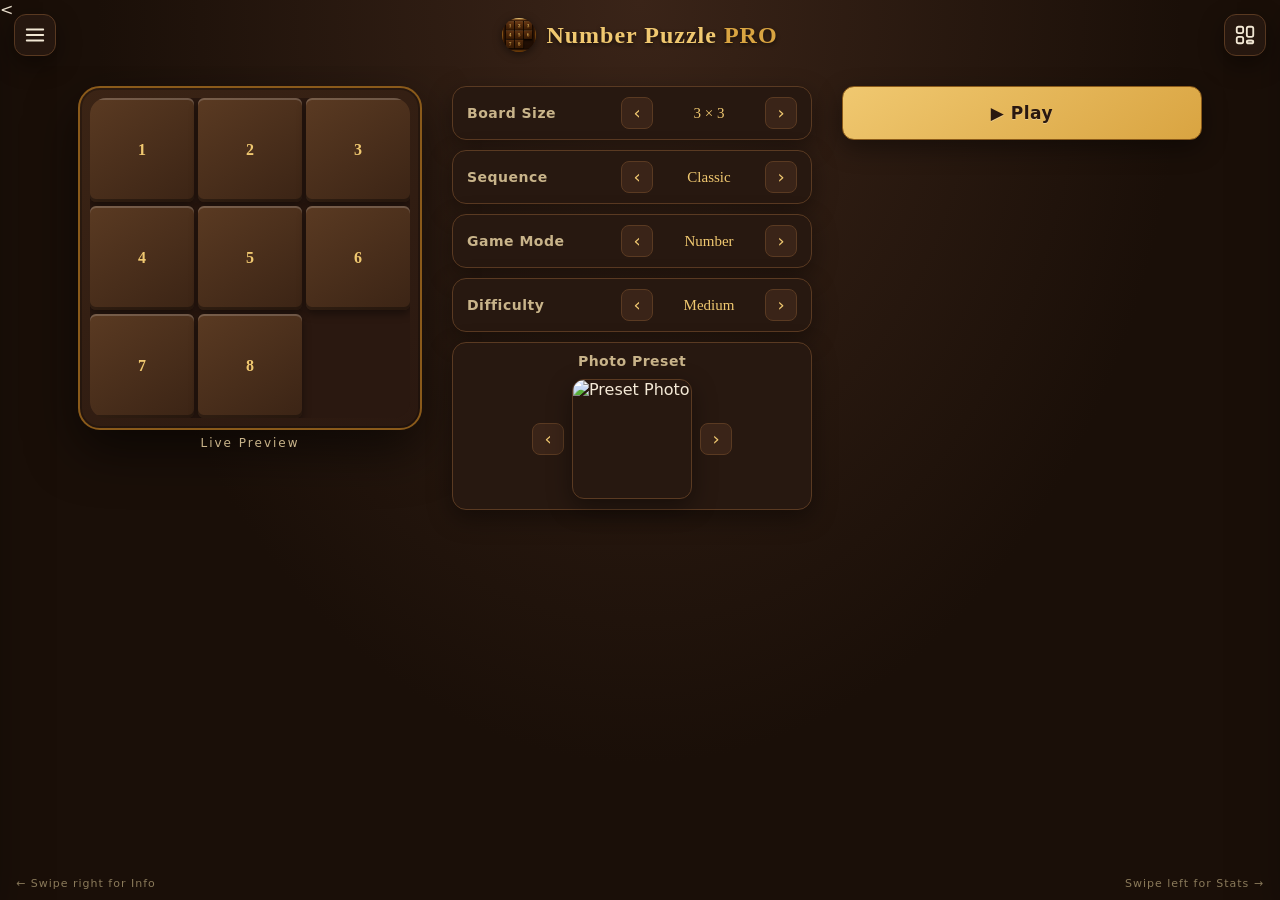
==== commit d0ed4d7f: "Update index.html" ====
--- a/index.html
+++ b/index.html
@@ -283,6 +283,34 @@
             <button class="picker-arrow" data-picker="difficulty" data-dir="1" aria-label="Next">›</button>
           </div>
         </div>
+        
+        <!-- Photo Presets -->
+<div class="setting-row photo-preset-row">
+    <label>Photo Preset</label>
+
+    <div class="picker preset-picker">
+
+        <button class="picker-arrow"
+                id="preset-prev"
+                type="button">
+            ‹
+        </button>
+
+        <div class="preset-preview">
+            <img
+                id="preset-image"
+                src="assets/images/preset-1.jpg"
+                alt="Preset Photo">
+        </div>
+
+        <button class="picker-arrow"
+                id="preset-next"
+                type="button">
+            ›
+        </button>
+
+    </div>
+</div>
 
         <!-- Photo upload (hidden unless Photo mode) -->
         <div class="setting-row photo-row hidden" id="photo-upload-row">
@@ -460,49 +488,43 @@
 
 <section id="screen-result" class="screen screen-result">
 
-  <canvas id="fx-canvas" class="fx-canvas"></canvas>
-
-  <div class="result-card">
-
-    <div class="trophy-wrap">
-
-      <div class="trophy" aria-hidden="true">
-        <svg viewBox="0 0 64 64" width="90" height="90" fill="none">
-          <path d="M18 10h28v10c0 10-6 18-14 18S18 30 18 20V10z" fill="#FFD54F"/>
-          <path d="M24 38h16v8H24z" fill="#D4AF37"/>
-          <path d="M20 46h24v8H20z" fill="#C49A00"/>
-          <path d="M10 12h8v8c0 6-4 10-8 10V12zm44 0h-8v8c0 6 4 10 8 10V12z" fill="#FFD54F"/>
-        </svg>
-      </div>
-
-      <div class="trophy-glow"></div>
-
-    </div>
-
-    <h2 class="congrats">Congratulations!</h2>
-
-    <p class="subtitle">You solved the puzzle.</p>
-
-    <div class="result-grid">
-      <div><span>Moves</span><strong id="res-moves">0</strong></div>
-      <div><span>Time</span><strong id="res-time">00:00</strong></div>
-      <div><span>Board</span><strong id="res-board">3×3</strong></div>
-      <div><span>Sequence</span><strong id="res-sequence">Classic</strong></div>
-      <div><span>Mode</span><strong id="res-mode">Number</strong></div>
-      <div><span>Record</span><strong id="res-record">—</strong></div>
-    </div>
-
-    <div id="new-record-badge" class="new-record hidden">
-      ★ NEW RECORD ★
-    </div>
-
-    <div class="modal-actions">
-      <button class="btn btn-primary" id="btn-play-again">Play Again</button>
-      <button class="btn btn-ghost" id="btn-result-home">Main Menu</button>
-      <button class="btn btn-ghost" id="btn-share">Share</button>
-    </div>
-
-  </div>
+    <canvas id="fx-canvas" class="fx-canvas"></canvas>
+
+    <div class="result-card">
+
+        <!-- Trophy Image -->
+        <div class="trophy-wrap">
+            <img
+                src="assets/images/trophy.png"
+                alt="Winner Trophy"
+                class="trophy-img"
+                loading="lazy">
+        </div>
+
+        <h2 class="congrats">Congratulations!</h2>
+
+        <p class="subtitle">You solved the puzzle.</p>
+
+        <div class="result-grid">
+            <div><span>Moves</span><strong id="res-moves">0</strong></div>
+            <div><span>Time</span><strong id="res-time">00:00</strong></div>
+            <div><span>Board</span><strong id="res-board">3×3</strong></div>
+            <div><span>Sequence</span><strong id="res-sequence">Classic</strong></div>
+            <div><span>Mode</span><strong id="res-mode">Number</strong></div>
+            <div><span>Record</span><strong id="res-record">—</strong></div>
+        </div>
+
+        <div id="new-record-badge" class="new-record hidden">
+            ★ NEW RECORD ★
+        </div>
+
+        <div class="modal-actions">
+            <button class="btn btn-primary" id="btn-play-again">Play Again</button>
+            <button class="btn btn-ghost" id="btn-result-home">Main Menu</button>
+            <button class="btn btn-ghost" id="btn-share">Share</button>
+        </div>
+
+    </div>
 
 </section>
 
--- a/style.css
+++ b/style.css
@@ -58,21 +58,31 @@
 .hidden { display:none !important; }
 
 /* ===== LOADER ===== */
-.loader {
-  position:fixed; inset:0; z-index:9999;
-  display:flex; flex-direction:column; align-items:center; justify-content:center; gap:18px;
-  background: var(--bg);
-}
-.loader-logo { width: 110px; height:110px; border-radius:50%; box-shadow: var(--shadow-lg); animation: pulse 1.6s ease-in-out infinite; }
-.loader p { color: var(--text-soft); letter-spacing:1px; }
-.loader-ring {
-  position:absolute; width:160px; height:160px; border-radius:50%;
-  border:3px solid transparent; border-top-color: var(--gold);
-  animation: spin 1s linear infinite;
-}
-@keyframes spin { to { transform: rotate(360deg);} }
-@keyframes pulse { 0%,100%{transform:scale(1);} 50%{transform:scale(1.05);} }
-
+
+.loader{
+    position:fixed;
+    inset:0;
+    z-index:9999;
+
+    display:flex;
+    flex-direction:column;
+    align-items:center;
+    justify-content:center;
+    gap:18px;
+
+    background:var(--bg);
+}
+
+.loader-logo{
+    width:110px;
+    height:110px;
+    display:block;
+}
+
+.loader p{
+    color:var(--text-soft);
+    letter-spacing:1px;
+}
 /* ===== APP SHELL ===== */
 .app { position:relative; width:100%; height:100dvh; overflow:hidden; }
 
@@ -145,6 +155,48 @@
 }
 .preview-tile.blank { background: transparent; box-shadow:none; }
 .preview-tile.photo { background-size: cover; background-position: center; color: transparent; }
+
+/* ===============================
+   PHOTO PRESET PICKER
+================================ */
+
+.photo-preset-row{
+    display:flex;
+    flex-direction:column;
+    gap:10px;
+}
+
+.preset-picker{
+    display:flex;
+    align-items:center;
+    justify-content:center;
+    gap:12px;
+}
+
+.preset-preview{
+    width:120px;
+    height:120px;
+
+    overflow:hidden;
+
+    border:1px solid var(--border);
+    border-radius:12px;
+
+    background:var(--surface);
+
+    box-shadow:var(--shadow-md);
+}
+
+.preset-preview img{
+    width:100%;
+    height:100%;
+    display:block;
+    object-fit:cover;
+}
+
+.preset-picker .picker-arrow:hover{
+    background:var(--surface-2);
+}
 
 /* ===== SETTINGS PICKERS ===== */
 .settings { width:100%; max-width: 440px; display:flex; flex-direction:column; gap:10px; }
@@ -276,21 +328,104 @@
 @keyframes tileIn { from { opacity:0; transform: scale(.6);} to {opacity:1; transform:none;} }
 
 /* ===== GAME CONTROLS ===== */
-.game-controls {
-  display:grid; grid-template-columns: repeat(6, 1fr); gap:6px; width:100%; max-width: 560px;
-}
-.ctrl-btn {
-  display:flex; flex-direction:column; align-items:center; gap:2px;
-  padding:8px 4px; border-radius:10px;
-  background: var(--surface); border:1px solid var(--border);
-  color: var(--text); font-size:18px; line-height:1;
-  box-shadow: var(--shadow-md);
-  transition: transform 120ms, background 150ms;
-}
-.ctrl-btn span { font-size:10px; letter-spacing:.5px; color: var(--text-soft); }
-.ctrl-btn:active { transform: scale(.94); }
-.ctrl-btn:disabled { opacity:.4; cursor:not-allowed; }
-
+
+.game-controls{
+    display:grid;
+    grid-template-columns:repeat(6,1fr);
+    gap:6px;
+    width:100%;
+    max-width:560px;
+}
+
+.ctrl-btn{
+    display:flex;
+    flex-direction:column;
+    align-items:center;
+    justify-content:center;
+    gap:6px;
+
+    padding:8px 4px;
+
+    border-radius:10px;
+    border:1px solid var(--border);
+
+    background:var(--surface);
+    color:var(--text);
+
+    box-shadow:var(--shadow-md);
+
+    transition:
+        transform .15s ease,
+        background-color .2s ease,
+        border-color .2s ease;
+}
+
+/* SVG icons */
+
+.ctrl-btn svg{
+    width:22px;
+    height:22px;
+    display:block;
+    stroke:currentColor;
+    fill:none;
+    flex-shrink:0;
+    transition:transform .2s ease;
+}
+
+/* Pause icon uses fill */
+
+#btn-pause svg{
+    fill:currentColor;
+    stroke:none;
+}
+
+.ctrl-btn span{
+    font-size:10px;
+    letter-spacing:.5px;
+    color:var(--text-soft);
+}
+
+.ctrl-btn:hover{
+    background:var(--surface-2);
+}
+
+.ctrl-btn:hover svg{
+    transform:scale(1.12);
+}
+
+.ctrl-btn:active{
+    transform:scale(.95);
+}
+
+.ctrl-btn:disabled{
+    opacity:.4;
+    cursor:not-allowed;
+}
+
+/* ===== SVG ICON BUTTONS ===== */
+
+.icon-btn{
+    display:flex;
+    align-items:center;
+    justify-content:center;
+}
+
+.icon-btn svg{
+    width:22px;
+    height:22px;
+    display:block;
+    stroke:currentColor;
+    fill:none;
+    transition:transform .2s ease;
+}
+
+.icon-btn:hover svg{
+    transform:scale(1.12);
+}
+
+.icon-btn:active svg{
+    transform:scale(.92);
+}
 /* ===== SIDE PANELS ===== */
 .side-panel {
   position:fixed; top:0; bottom:0; width: min(86vw, 360px);
@@ -364,61 +499,120 @@
 .modal-card p { color: var(--text-soft); margin: 0 0 16px; }
 .modal-actions { display:flex; gap:8px; justify-content:center; flex-wrap:wrap; }
 
-/* ===== RESULT ===== */
-.screen-result { align-items:center; justify-content:center; }
-.fx-canvas { position:absolute; inset:0; pointer-events:none; z-index:1; }
-.result-card {
-  position:relative; z-index:2;
-  background: linear-gradient(160deg, var(--surface), var(--surface-2));
-  border:2px solid var(--gold-deep);
-  border-radius: var(--radius-lg);
-  padding: 26px 22px;
-  width: min(94vw, 420px);
-  text-align:center;
-  box-shadow: var(--shadow-lg);
-  animation: pop 400ms cubic-bezier(.2,.8,.2,1);
-}
-.trophy-wrap { position:relative; height:96px; display:flex; align-items:center; justify-content:center; margin-bottom:6px; }
-.trophy { font-size: 72px; animation: trophyRise 800ms cubic-bezier(.2,.8,.2,1) both; filter: drop-shadow(0 6px 12px rgba(0,0,0,.5)); }
-@keyframes trophyRise { from { transform: translateY(40px) scale(.3); opacity:0;} 60%{transform: translateY(-8px) scale(1.1); opacity:1;} to {transform:none;} }
-.trophy-glow { position:absolute; width:200px; height:200px; border-radius:50%;
-  background: radial-gradient(circle, rgba(217,164,65,.55), transparent 65%);
-  animation: glow 2s ease-in-out infinite; }
-@keyframes glow { 0%,100%{opacity:.5;} 50%{opacity:.9;} }
-.congrats { margin:6px 0 4px; font-family: var(--font-display); font-size:26px; color: var(--gold-soft); }
-.subtitle { color: var(--text-soft); margin: 0 0 16px; }
-.result-grid {
-  display:grid; grid-template-columns: 1fr 1fr; gap:8px;
-  margin-bottom: 14px;
-}
-.result-grid > div {
-  background: var(--surface); border:1px solid var(--border); border-radius:10px;
-  padding: 8px; display:flex; flex-direction:column;
-}
-.result-grid span { font-size:11px; color: var(--muted); letter-spacing:1px; text-transform:uppercase; }
-.result-grid strong { color: var(--gold-soft); font-family: var(--font-display); font-size:17px; }
-.new-record {
-  background: linear-gradient(90deg, var(--gold), var(--gold-soft), var(--gold));
-  background-size: 200% 100%;
-  color:#2a1810; font-weight:700; padding: 8px;
-  border-radius: 8px; margin-bottom: 14px;
-  animation: shimmer 1.6s linear infinite, badgePop 600ms cubic-bezier(.2,.8,.2,1);
-}
-@keyframes shimmer { to { background-position: 200% 0; } }
-@keyframes badgePop { from {transform:scale(.6); opacity:0;} to {transform:none; opacity:1;} }
+/* ===== RESULT SCREEN ===== */
+
+.screen-result{
+    display:flex;
+    align-items:center;
+    justify-content:center;
+    padding:20px;
+}
+
+.result-card{
+    width:min(94vw,420px);
+    padding:26px 22px;
+    text-align:center;
+
+    background:linear-gradient(160deg,var(--surface),var(--surface-2));
+    border:2px solid var(--gold-deep);
+    border-radius:var(--radius-lg);
+    box-shadow:var(--shadow-lg);
+}
+
+.trophy-wrap{
+    display:flex;
+    justify-content:center;
+    align-items:center;
+    margin-bottom:18px;
+}
+
+.trophy-img{
+    width:110px;
+    height:auto;
+    display:block;
+    user-select:none;
+    pointer-events:none;
+}
+
+.congrats{
+    margin:0 0 8px;
+    font-family:var(--font-display);
+    font-size:28px;
+    color:var(--gold-soft);
+}
+
+.subtitle{
+    margin:0 0 18px;
+    color:var(--text-soft);
+}
+
+.result-grid{
+    display:grid;
+    grid-template-columns:repeat(2,1fr);
+    gap:10px;
+    margin-bottom:18px;
+}
+
+.result-grid>div{
+    padding:10px;
+    border-radius:10px;
+    background:var(--surface);
+    border:1px solid var(--border);
+
+    display:flex;
+    flex-direction:column;
+}
+
+.result-grid span{
+    font-size:11px;
+    text-transform:uppercase;
+    letter-spacing:1px;
+    color:var(--muted);
+}
+
+.result-grid strong{
+    margin-top:4px;
+    font-size:17px;
+    color:var(--gold-soft);
+    font-family:var(--font-display);
+}
+
+.new-record{
+    margin-bottom:18px;
+    padding:8px;
+    border-radius:8px;
+    font-weight:700;
+
+    background:var(--gold);
+    color:#2a1810;
+}
 
 /* ===== TOASTS ===== */
-.toast-stack { position:fixed; top: max(18px, env(safe-area-inset-top)); left:50%; transform: translateX(-50%); z-index: 300; display:flex; flex-direction:column; gap:8px; }
-.toast {
-  background: var(--surface); color: var(--text);
-  border:1px solid var(--border); border-left: 4px solid var(--gold);
-  padding: 10px 16px; border-radius: 10px;
-  box-shadow: var(--shadow-md);
-  animation: toastIn 280ms ease, toastOut 280ms ease 2.4s both;
-  font-size: 14px;
-}
-@keyframes toastIn { from {opacity:0; transform: translateY(-10px);} to {opacity:1; transform:none;} }
-@keyframes toastOut { to {opacity:0; transform: translateY(-10px);} }
+
+.toast-stack{
+    position:fixed;
+    top:max(18px,env(safe-area-inset-top));
+    left:50%;
+    transform:translateX(-50%);
+    z-index:300;
+
+    display:flex;
+    flex-direction:column;
+    gap:8px;
+}
+
+.toast{
+    padding:10px 16px;
+    border-radius:10px;
+
+    background:var(--surface);
+    color:var(--text);
+
+    border:1px solid var(--border);
+    border-left:4px solid var(--gold);
+
+    box-shadow:var(--shadow-md);
+}
 
 /* ===== RESPONSIVE ===== */
 @media (min-width: 720px) {
@@ -436,4 +630,4 @@
 /* Reduce motion */
 @media (prefers-reduced-motion: reduce) {
   *, *::before, *::after { animation-duration: 0.01ms !important; transition-duration: 0.01ms !important; }
-}+}
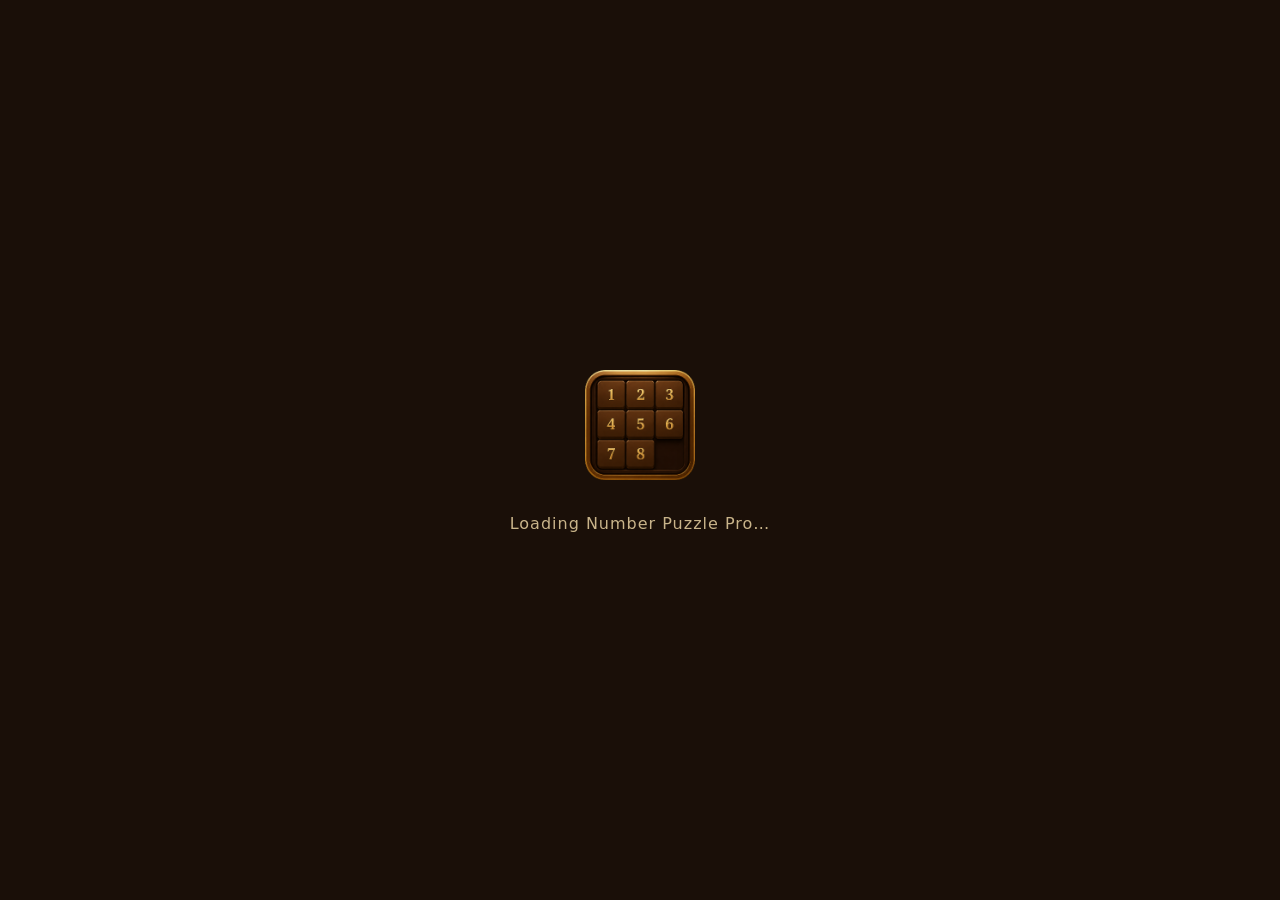
==== commit d2afb443: "Update index.html" ====
--- a/index.html
+++ b/index.html
@@ -504,7 +504,10 @@
         <h2 class="congrats">Congratulations!</h2>
 
         <p class="subtitle">You solved the puzzle.</p>
-
+   <div id="result-rating" class="result-rating">
+★★★★★
+      </div>
+      
         <div class="result-grid">
             <div><span>Moves</span><strong id="res-moves">0</strong></div>
             <div><span>Time</span><strong id="res-time">00:00</strong></div>
